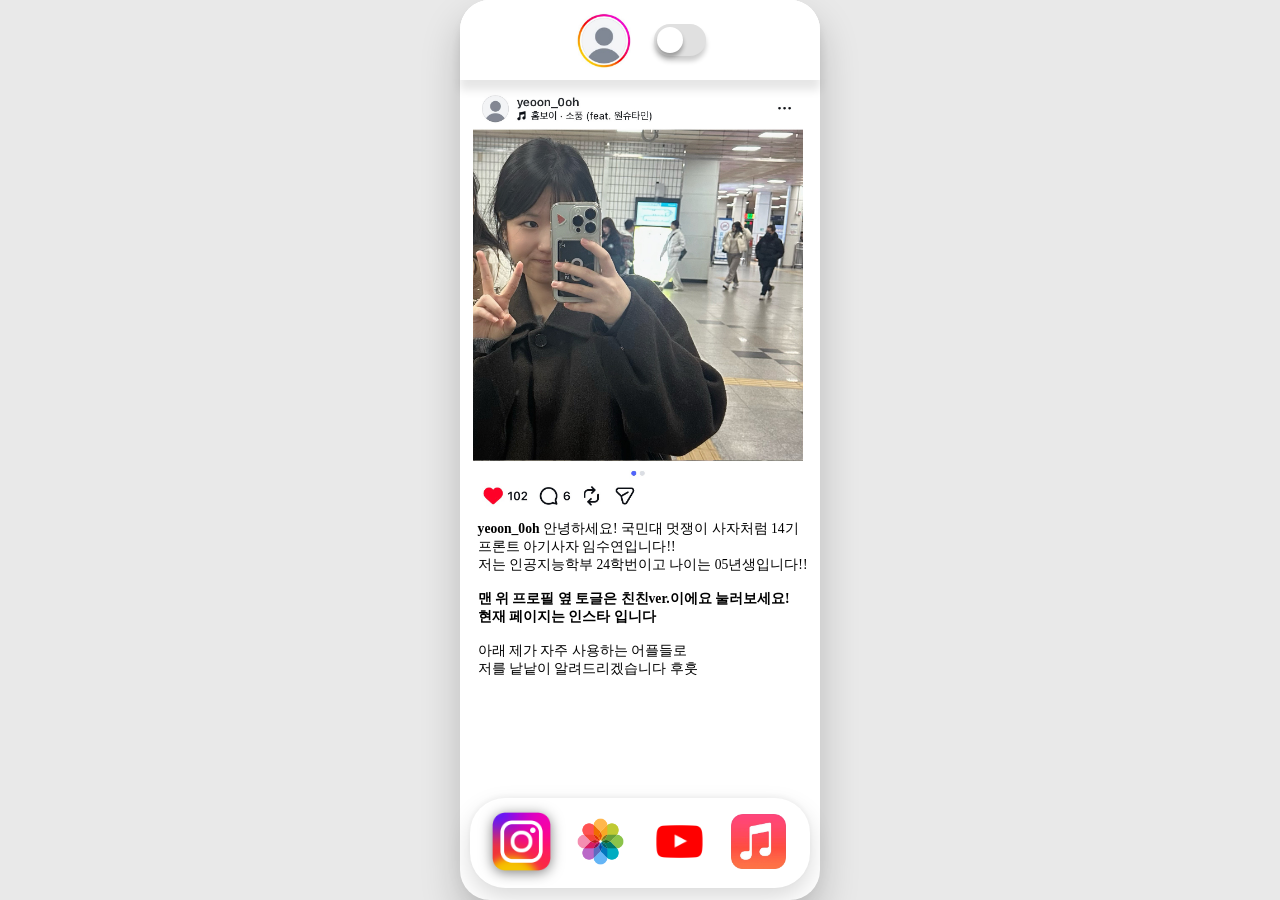
==== index.html @ 2572e28f "message  modified" ====
<!DOCTYPE html>
<html lang="en">
<head>
    <meta charset="UTF-8">
    <meta name="viewport" content="width=device-width, initial-scale=1.0">
    <title>임수연 자기소개 페이지</title>
    <link rel="stylesheet" href="style.css">
</head>

<body>
<div class="wrapper">
     
    <header class="header">
        <img src="./images/insta_1.png" alt="인스타 프로필1">
<label class="insta-toggle">
  <input type="checkbox" id="toggleBtn">
  <span class="slider"></span>
</label>    </header>

   
    <main>
        <div class="main">
<img src="./images/intro_p.jpg" alt="">
<p> <strong>yeoon_0oh</strong>   안녕하세요! 국민대 멋쟁이 사자처럼 14기 <br>
    프론트 아기사자 임수연입니다!!<br>
      저는 인공지능학부 24학번이고 나이는 05년생입니다!! <br><br>
      <strong>맨 위 프로필 옆 토글은 친친ver.이에요 눌러보세요! <br> 현재 페이지는 인스타 입니다</strong> <br> <br>
    아래 제가 자주 사용하는 어플들로  <br>
    저를 낱낱이 알려드리겠습니다 후훗
      <br>
</p>
        </div>
        
    </main>

    
    <footer class="footer">
        <nav class="nav-bar">
            <a href="/" class="active">
                <img src="./images/insta_icon.png" alt="인스타 로고">
            </a>

            <a href="gallery.html">
                <img src="./images/gallery_icon.png" alt="사진첩 로고">
            </a>

            <a href="youtube.html">
                <img src="./images/youtube_icon.png" alt="유튜브 로고">
            </a>

            <a href="music.html">
                <img src="./images/music_icon.png" alt="음악 로고">
            </a>
        </nav>
    </footer>
</div>

<script>
  const toggleBtn = document.getElementById('toggleBtn');

  //  토글 초기 상태 설정
  if (window.location.pathname.includes('hidden.html')) {
    toggleBtn.checked = true;  
  } else {
    toggleBtn.checked = false;
  }

  // 체크 상태가 바뀔 때
  toggleBtn.addEventListener('change', () => {
    if (toggleBtn.checked) { 
      window.location.href = 'hidden.html'; 
    } else {
      window.location.href = 'index.html';  
    }
  });
  // 실제 화면 높이를 CSS 변수로
  function setVh() {
    let vh = window.innerHeight * 0.01;
    document.documentElement.style.setProperty('--vh', `${vh}px`);
  }
  setVh();
  window.addEventListener('resize', setVh);
</script>

<script>
  
</script>
   

</body>
</html>
---- style.css ----
html, body {
  margin: 0;
  padding: 0;
  overflow: hidden;
}
body{
    margin:0;
    display:flex;
    justify-content:center;
    align-items:center;
    height: 100vh;
    background:#e9e9e9;
}

.wrapper{
    width:360px;
    height: calc( 100dvh - env(safe-area-inset-bottom));
    bottom: calc(env(safe-area-inset-bottom));
    background:white;
    border-radius:30px;
    overflow:hidden;
    box-shadow:0 20px 40px rgba(0,0,0,0.2);
    position:fixed;
    display: flex;
    flex-direction: column;
}
/*header, footer*/
.header{
    position: fixed;
    top: 0;
    left: 50%;
    transform: translateX(-50%);
    width: 360px;
    height: 80px;
    background: white;
    display:flex;
    justify-content:center;
    align-items:center;
    gap:10px;
    box-shadow:0 10px 10px rgba(0,0,0,0.1);
    border-radius: 30px 30px 0 0;
    z-index:999;
}
#playlist {
  display: flex;
  justify-content: center;
  flex-direction: column;
}
.footer{
    width:100%;
    display:flex;
    justify-content:center;
    align-items:center;
    background:white;
    height:90px;
}
.header img {
    height: 60px;
    width: 60px;
    margin-right: 10px;
}


/*nav-bar*/
.nav-bar img{
    height: 55px;
    width: 55px;
}
.nav-bar{
  position: fixed; 
  bottom: calc(12px + env(safe-area-inset-bottom)); 
  width: 340px;
  height: 70px;
  padding:10px 0;
  border-radius: 35px; 
  background: #ffffff;
  display: flex;
  justify-content: center;
  align-items: center;
  flex-direction: row;
  gap:1.5rem;

 box-shadow:
0 -2px 6px rgba(0,0,0,0.05),
0 10px 25px rgba(0,0,0,0.15);

  z-index: 10;
}

.nav-bar a.active img{
    filter: drop-shadow(0 2px 6px rgba(0,0,0,0.5));
    transform: scale(1.1);
}

/*main*/
main{
  position: fixed;
  top: 90px; 
  bottom: calc(110px + env(safe-area-inset-bottom)); 
  width: 360px;
  overflow-y: auto;
  display:flex;
  justify-content:center;
}

main::-webkit-scrollbar{
    display:none;
}
.main img{
   width: 330px;
   border-radius: 10px;
   margin-bottom: 5px;
}
.main p{
    font-size: 0.85rem;
    padding-left: 5px;
    margin-top: 0;

}
.main h4{
    margin-bottom:15px;
    margin-top: 0;
    padding-left: 5px;
    color: rgb(57, 57, 57);
    text-align: center;
}

/*video*/
.video-card{
    width:335px;
    margin-bottom:20px;
}

.video-card iframe{
    width:100%;
    height:185px;
    border-radius:12px;
}

.video-card h3{
    margin-top:8px;
    margin-bottom:4px;
}

.video-card p{
    font-size:0.9rem;
    color:gray;
}

/*toggle*/

.insta-toggle {
  position: relative;
  display: inline-block;
  width: 52px;
  height: 32px;
}


.insta-toggle input {
  opacity: 0;
  width: 0;
  height: 0;
}

/* 슬라이더 배경 */
.insta-toggle .slider {
  position: absolute;
  cursor: pointer;
  top: 0; left: 0;
  right: 0; bottom: 0;
  background-color: #e0e0e0;
  border-radius: 32px;
  transition: 0.3s;
  box-shadow: 0 5px 5px rgba(0,0,0,0.2);
}

/* 원 (슬라이드 부분) */
.insta-toggle .slider::before {
  position: absolute;
  content: "";
  height: 26px;
  width: 26px;
  left: 3px;
  bottom: 3px;
  background-color: white;
  border-radius: 50%;
  transition: 0.3s;
  box-shadow: 0 4px 4px rgba(0,0,0,0.3);
}

/* 체크 시 슬라이더 색 + 원 이동 */
.insta-toggle input:checked + .slider {
  background: linear-gradient(150deg, #73e785, #32b96f); /* 인스타 느낌 그라데이션 */
}

.insta-toggle input:checked + .slider::before {
  transform: translateX(20px);
}
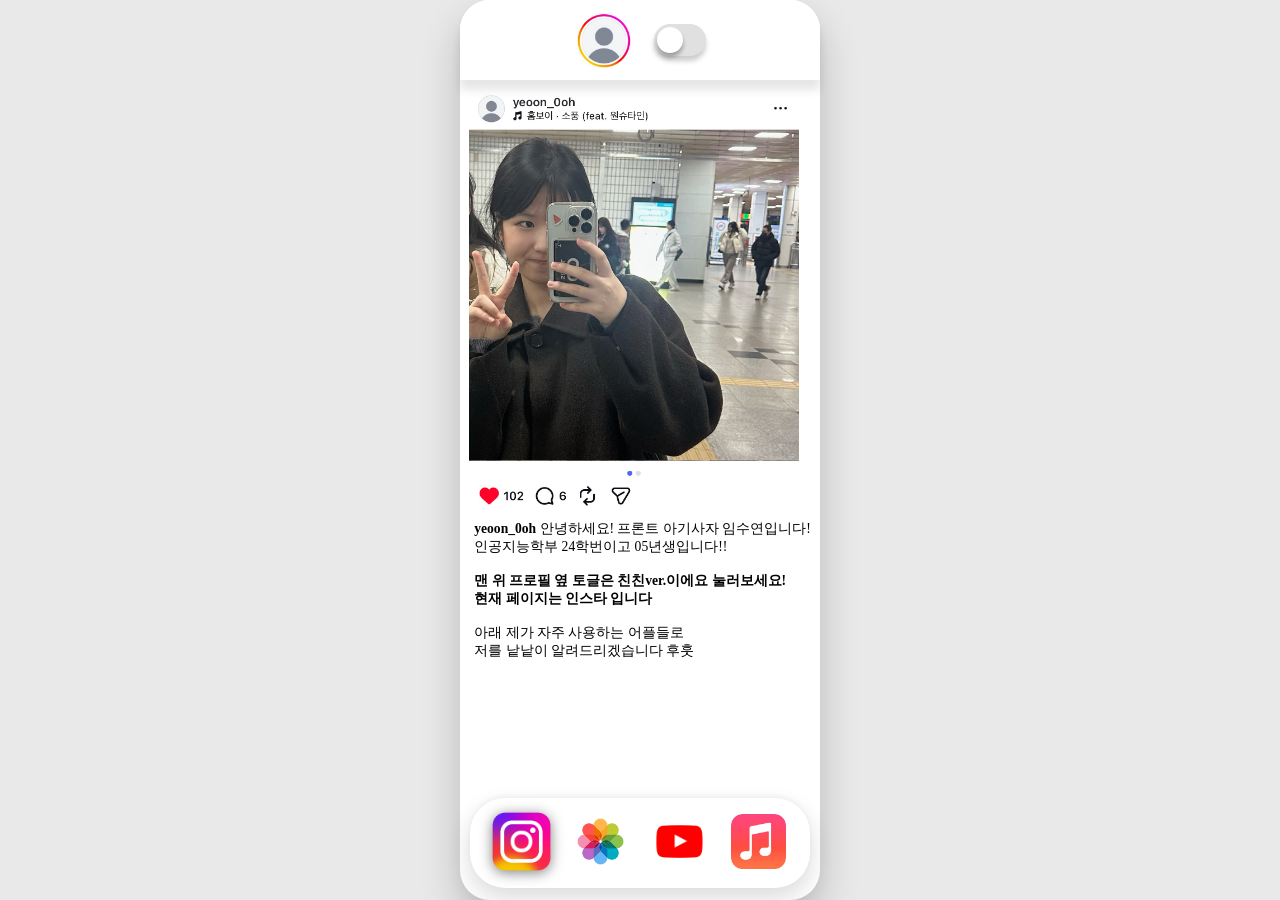
==== commit 8a61dbb3: "message modify" ====
--- a/index.html
+++ b/index.html
@@ -21,9 +21,8 @@
     <main>
         <div class="main">
 <img src="./images/intro_p.jpg" alt="">
-<p> <strong>yeoon_0oh</strong>   안녕하세요! 국민대 멋쟁이 사자처럼 14기 <br>
-    프론트 아기사자 임수연입니다!!<br>
-      저는 인공지능학부 24학번이고 나이는 05년생입니다!! <br><br>
+<p> <strong>yeoon_0oh</strong> 안녕하세요! 프론트 아기사자 임수연입니다!<br>
+      인공지능학부 24학번이고 05년생입니다!! <br> <br>
       <strong>맨 위 프로필 옆 토글은 친친ver.이에요 눌러보세요! <br> 현재 페이지는 인스타 입니다</strong> <br> <br>
     아래 제가 자주 사용하는 어플들로  <br>
     저를 낱낱이 알려드리겠습니다 후훗
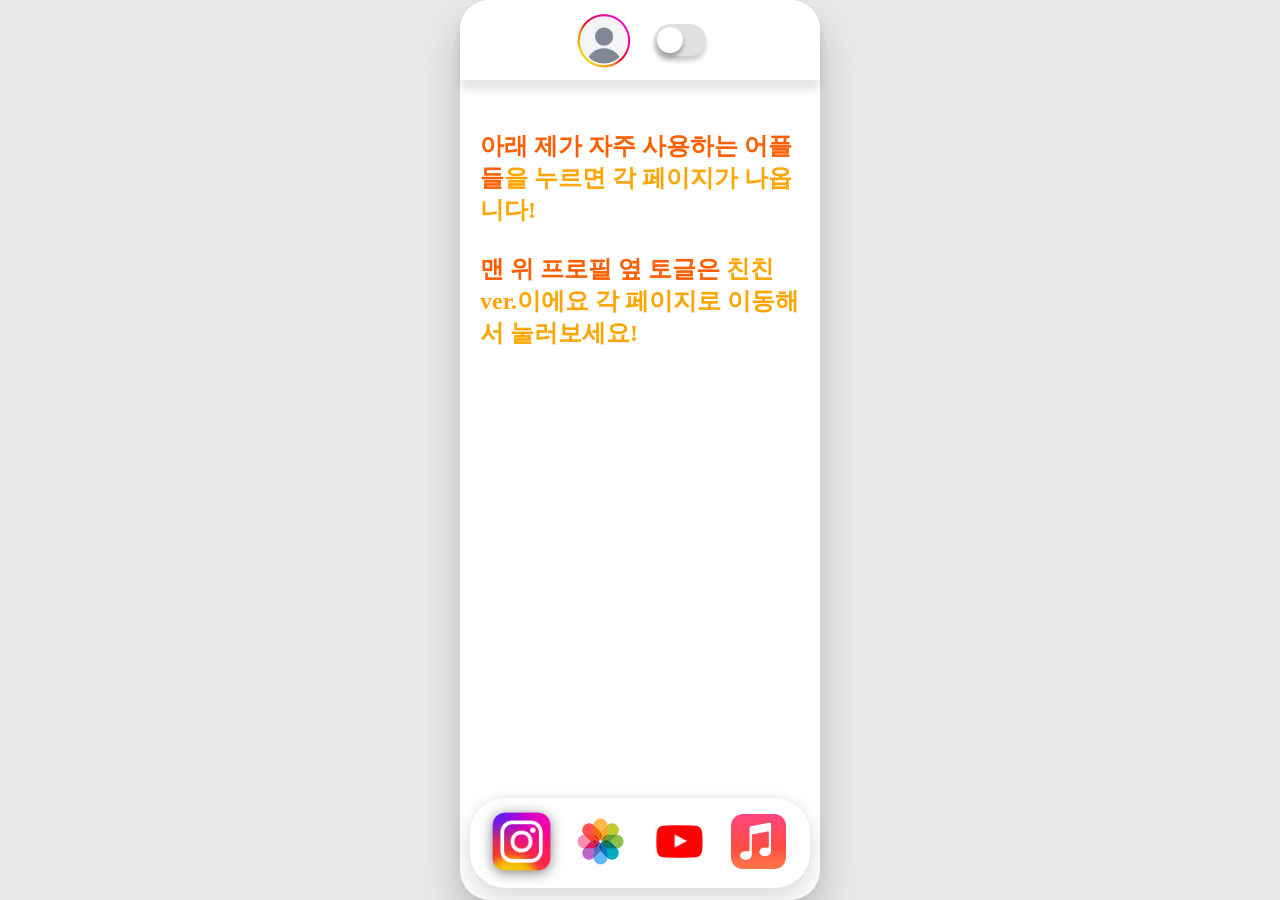
==== commit cedf4c5e: ".." ====
--- a/index.html
+++ b/index.html
@@ -20,14 +20,13 @@
    
     <main>
         <div class="main">
-<img src="./images/intro_p.jpg" alt="">
-<p> <strong>yeoon_0oh</strong> 안녕하세요! 프론트 아기사자 임수연입니다!<br>
-      인공지능학부 24학번이고 05년생입니다!! <br> <br>
-      <strong>맨 위 프로필 옆 토글은 친친ver.이에요 눌러보세요! <br> 현재 페이지는 인스타 입니다</strong> <br> <br>
-    아래 제가 자주 사용하는 어플들로  <br>
-    저를 낱낱이 알려드리겠습니다 후훗
+          <div id="intro">
+<h2>  <strong> 아래 제가 자주 사용하는 어플들</strong>을 누르면 각 페이지가 나옵니다! <br> <br>
+   <strong>맨 위 프로필 옆 토글은 </strong> 친친ver.이에요 각 페이지로 이동해서 눌러보세요!
       <br>
-</p>
+</h2>
+          </div>
+
         </div>
         
     </main>
@@ -35,7 +34,7 @@
     
     <footer class="footer">
         <nav class="nav-bar">
-            <a href="/" class="active">
+            <a href="./insta.html" class="active">
                 <img src="./images/insta_icon.png" alt="인스타 로고">
             </a>
 
--- a/style.css
+++ b/style.css
@@ -101,6 +101,7 @@
   overflow-y: auto;
   display:flex;
   justify-content:center;
+   
 }
 
 main::-webkit-scrollbar{
@@ -117,12 +118,25 @@
     margin-top: 0;
 
 }
+#intro{
+  display:flex;
+    justify-content:center;
+    align-items:center;
+    padding: 20px;
+    margin-top: 0;
+    color: orange;
+}
+h2 strong{
+  color: rgb(255, 94, 0);
+}
+
 .main h4{
     margin-bottom:15px;
     margin-top: 0;
     padding-left: 5px;
     color: rgb(57, 57, 57);
     text-align: center;
+    
 }
 
 /*video*/
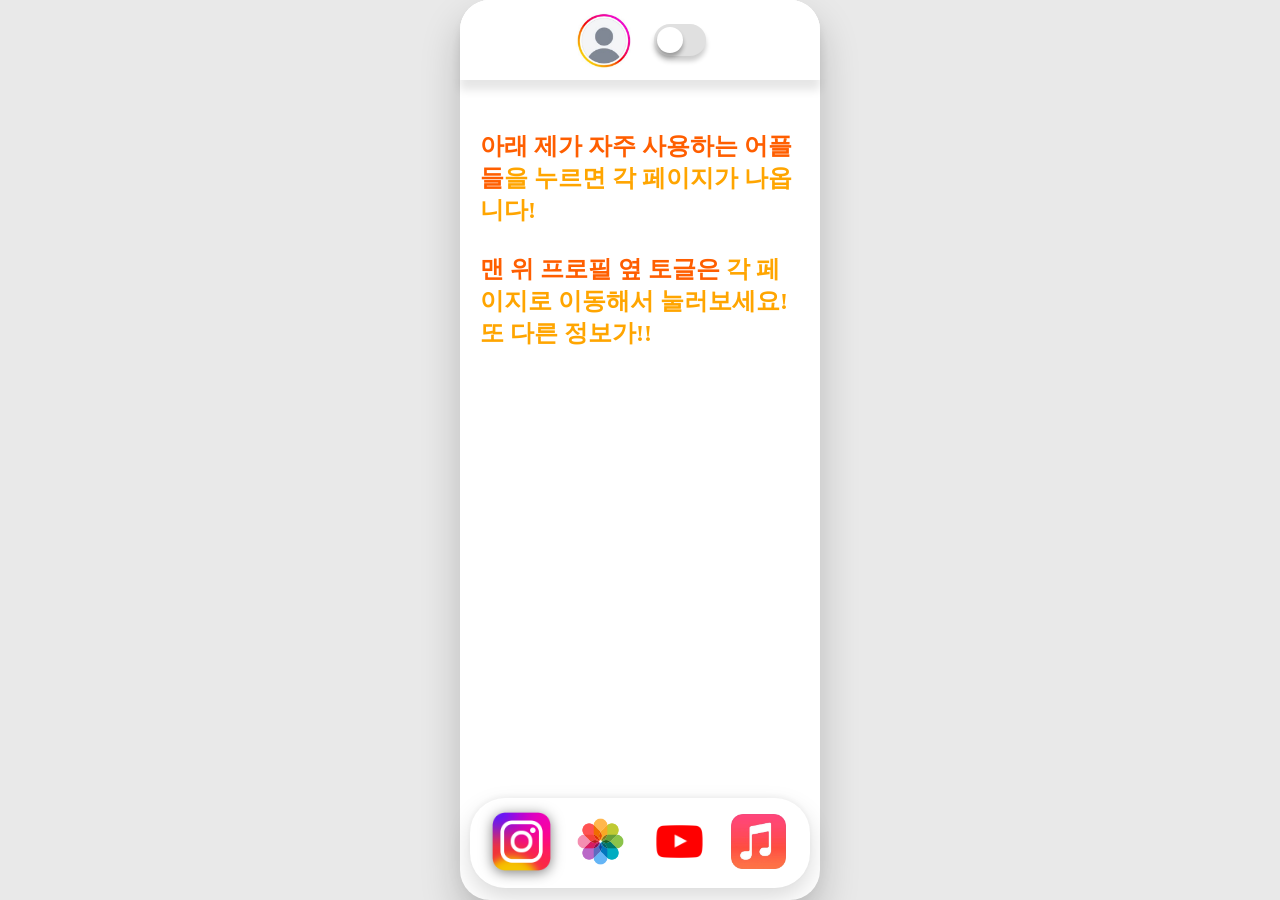
==== commit e82a493e: ".." ====
--- a/index.html
+++ b/index.html
@@ -22,7 +22,7 @@
         <div class="main">
           <div id="intro">
 <h2>  <strong> 아래 제가 자주 사용하는 어플들</strong>을 누르면 각 페이지가 나옵니다! <br> <br>
-   <strong>맨 위 프로필 옆 토글은 </strong> 친친ver.이에요 각 페이지로 이동해서 눌러보세요!
+   <strong>맨 위 프로필 옆 토글은 </strong> 각 페이지로 이동해서 눌러보세요! 또 다른 정보가!!
       <br>
 </h2>
           </div>
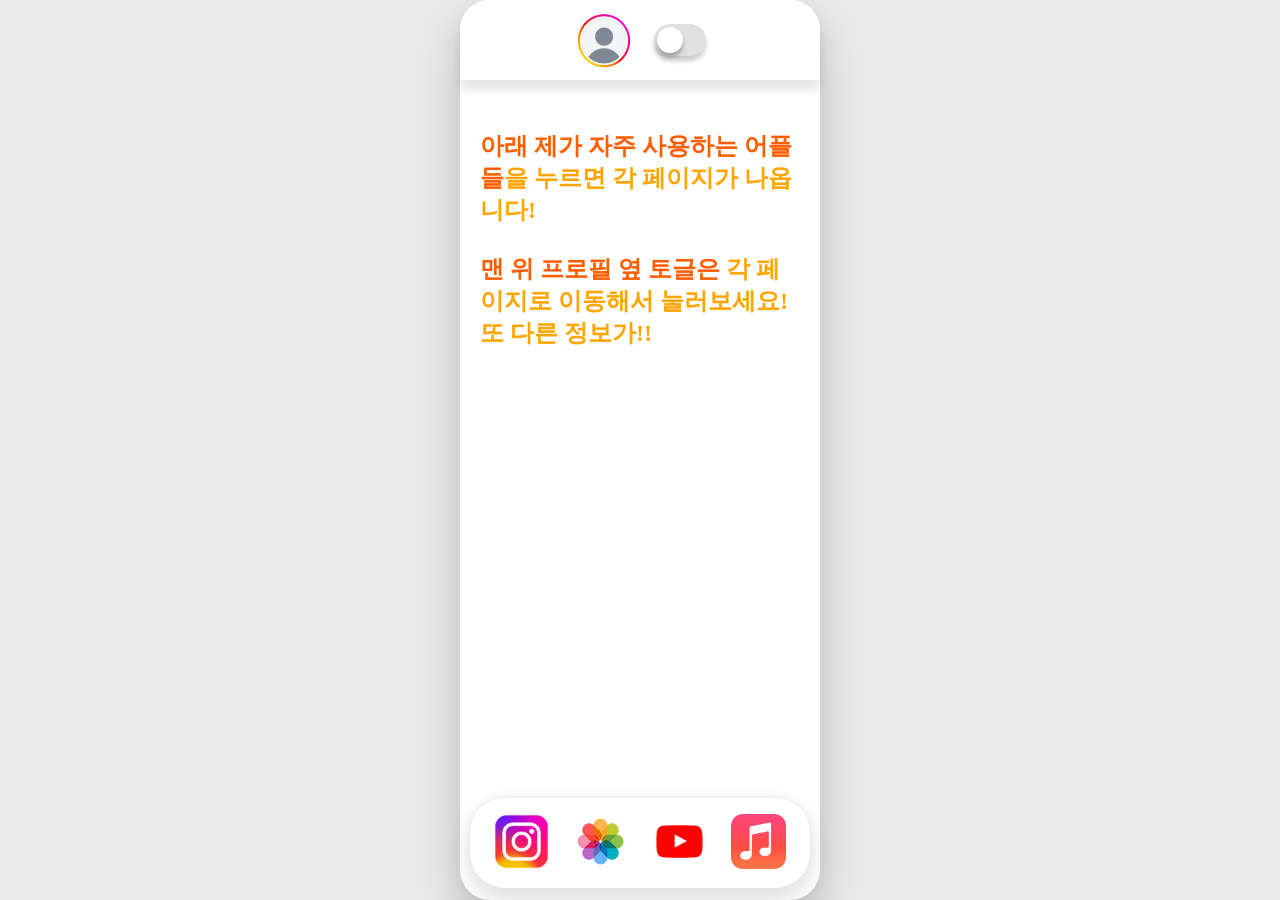
==== commit 5e5b81f7: ".." ====
--- a/index.html
+++ b/index.html
@@ -34,7 +34,7 @@
     
     <footer class="footer">
         <nav class="nav-bar">
-            <a href="./insta.html" class="active">
+            <a href="./insta.html" >
                 <img src="./images/insta_icon.png" alt="인스타 로고">
             </a>
 
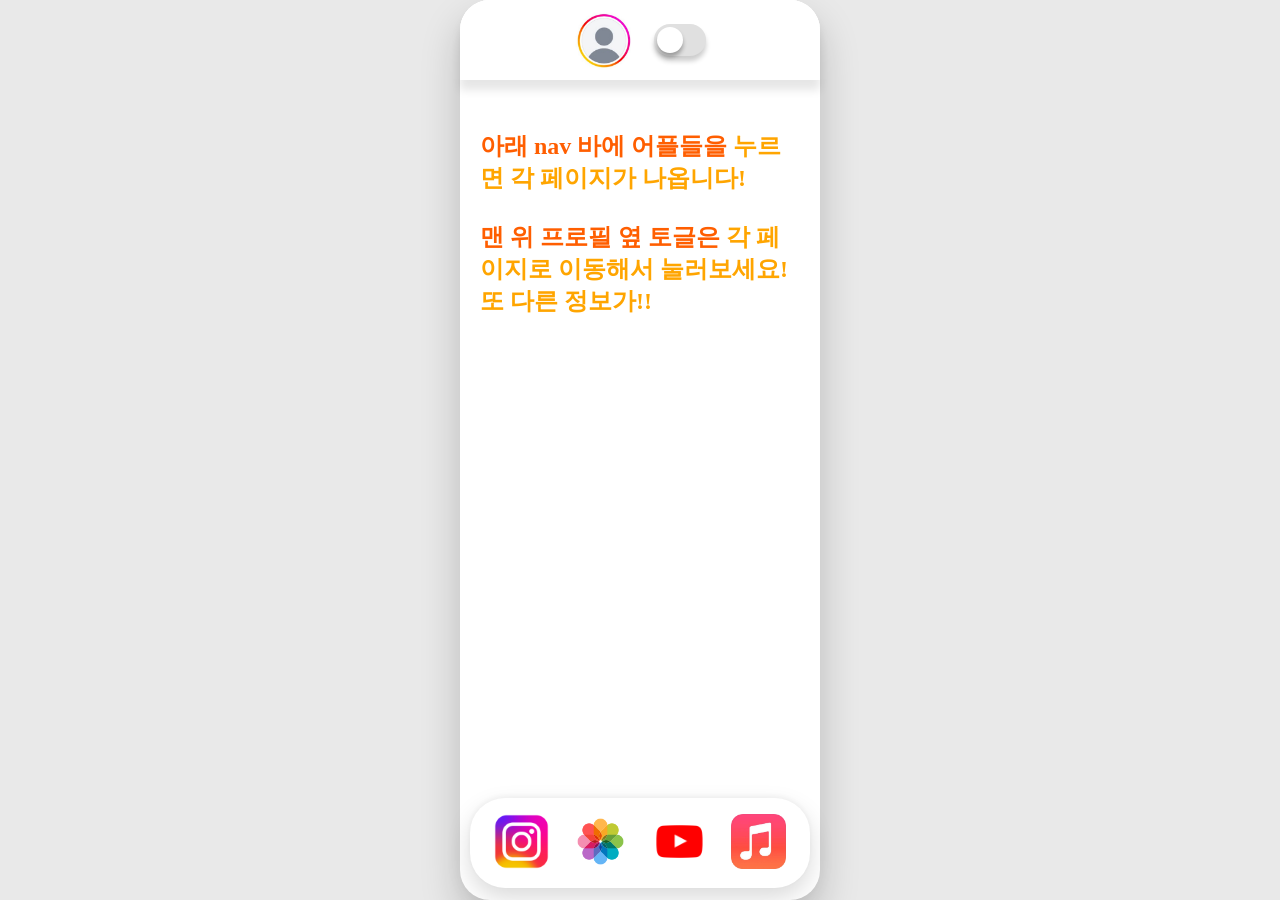
==== commit 4cb988b6: ".." ====
--- a/index.html
+++ b/index.html
@@ -21,7 +21,7 @@
     <main>
         <div class="main">
           <div id="intro">
-<h2>  <strong> 아래 제가 자주 사용하는 어플들</strong>을 누르면 각 페이지가 나옵니다! <br> <br>
+<h2>  <strong> 아래 nav 바에 어플들을</strong> 누르면 각 페이지가 나옵니다! <br> <br>
    <strong>맨 위 프로필 옆 토글은 </strong> 각 페이지로 이동해서 눌러보세요! 또 다른 정보가!!
       <br>
 </h2>
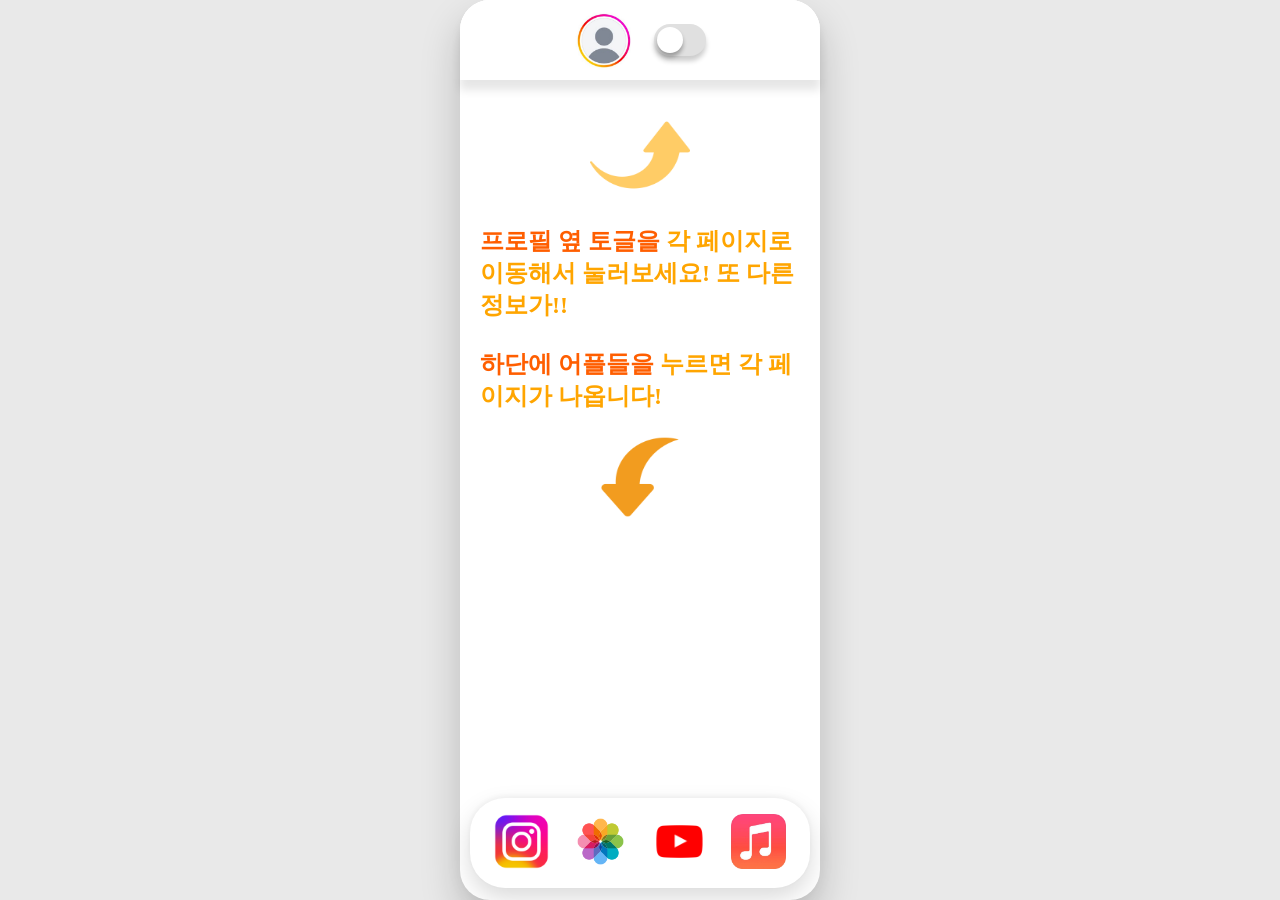
==== commit 59a0e82b: ".." ====
--- a/index.html
+++ b/index.html
@@ -21,10 +21,12 @@
     <main>
         <div class="main">
           <div id="intro">
-<h2>  <strong> 아래 nav 바에 어플들을</strong> 누르면 각 페이지가 나옵니다! <br> <br>
-   <strong>맨 위 프로필 옆 토글은 </strong> 각 페이지로 이동해서 눌러보세요! 또 다른 정보가!!
-      <br>
+            <img src="./images/up.png" alt="">
+<h2> <strong>프로필 옆 토글을 </strong> 각 페이지로 이동해서 눌러보세요! 또 다른 정보가!!<br> <br> <strong> 하단에 어플들을</strong> 누르면 각 페이지가 나옵니다! 
+   
+      
 </h2>
+<img src="./images/down.png" alt="">
           </div>
 
         </div>
@@ -68,7 +70,7 @@
     if (toggleBtn.checked) { 
       window.location.href = 'hidden.html'; 
     } else {
-      window.location.href = 'index.html';  
+      window.location.href = 'insta.html';  
     }
   });
   // 실제 화면 높이를 CSS 변수로
--- a/style.css
+++ b/style.css
@@ -91,6 +91,10 @@
     filter: drop-shadow(0 2px 6px rgba(0,0,0,0.5));
     transform: scale(1.1);
 }
+.nav-bar a:hover img{
+    transform: translateY(-3px) scale(1.1); 
+    filter: drop-shadow(0 4px 10px rgba(0,0,0,0.35));
+}
 
 /*main*/
 main{
@@ -125,6 +129,12 @@
     padding: 20px;
     margin-top: 0;
     color: orange;
+        flex-direction: column;
+
+}
+#intro img{
+  width: 100px;
+  height: 90px;
 }
 h2 strong{
   color: rgb(255, 94, 0);
@@ -185,8 +195,8 @@
   right: 0; bottom: 0;
   background-color: #e0e0e0;
   border-radius: 32px;
-  transition: 0.3s;
   box-shadow: 0 5px 5px rgba(0,0,0,0.2);
+  transition: all 0.25s ease;
 }
 
 /* 원 (슬라이드 부분) */
@@ -213,3 +223,8 @@
 }
 
 
+.insta-toggle:hover .slider{
+    transform: translateY(-1px) scale(1.05);
+    box-shadow: 0 4px 10px rgba(0,0,0,0.35);
+}
+
